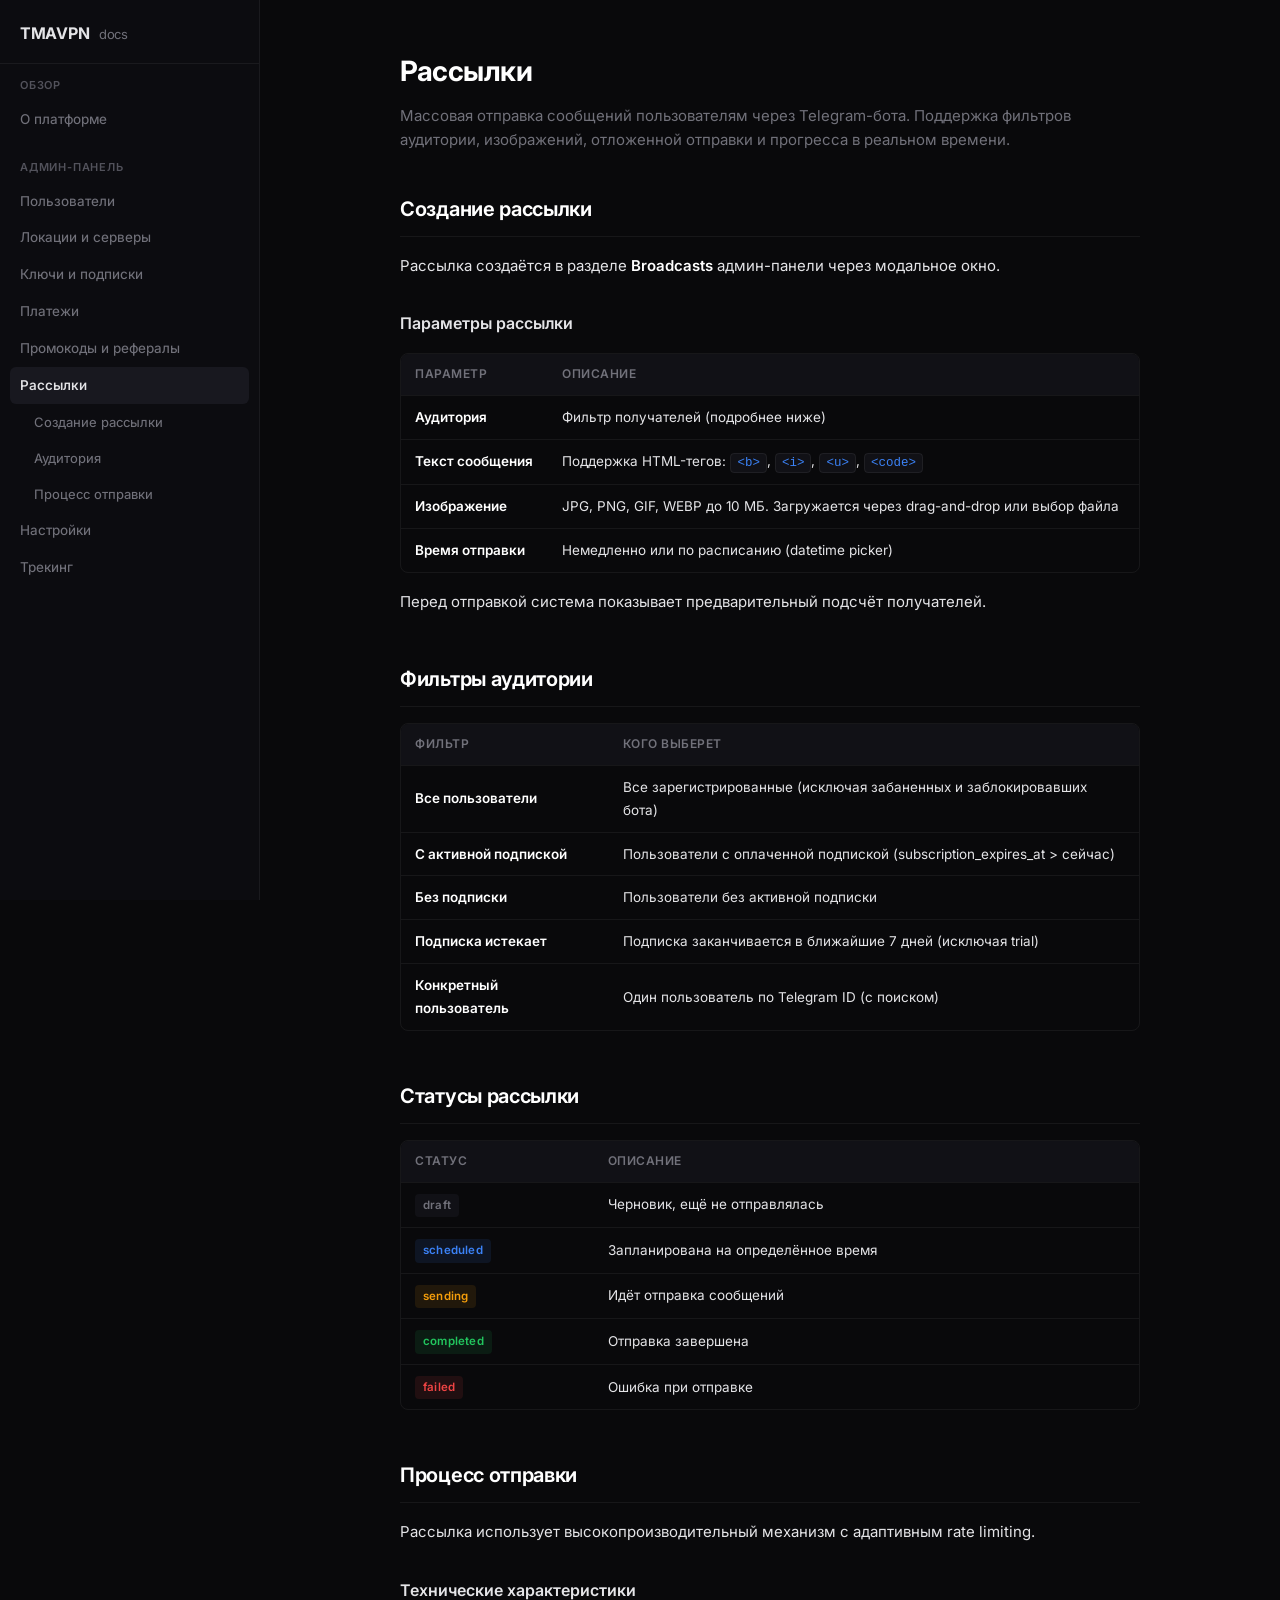
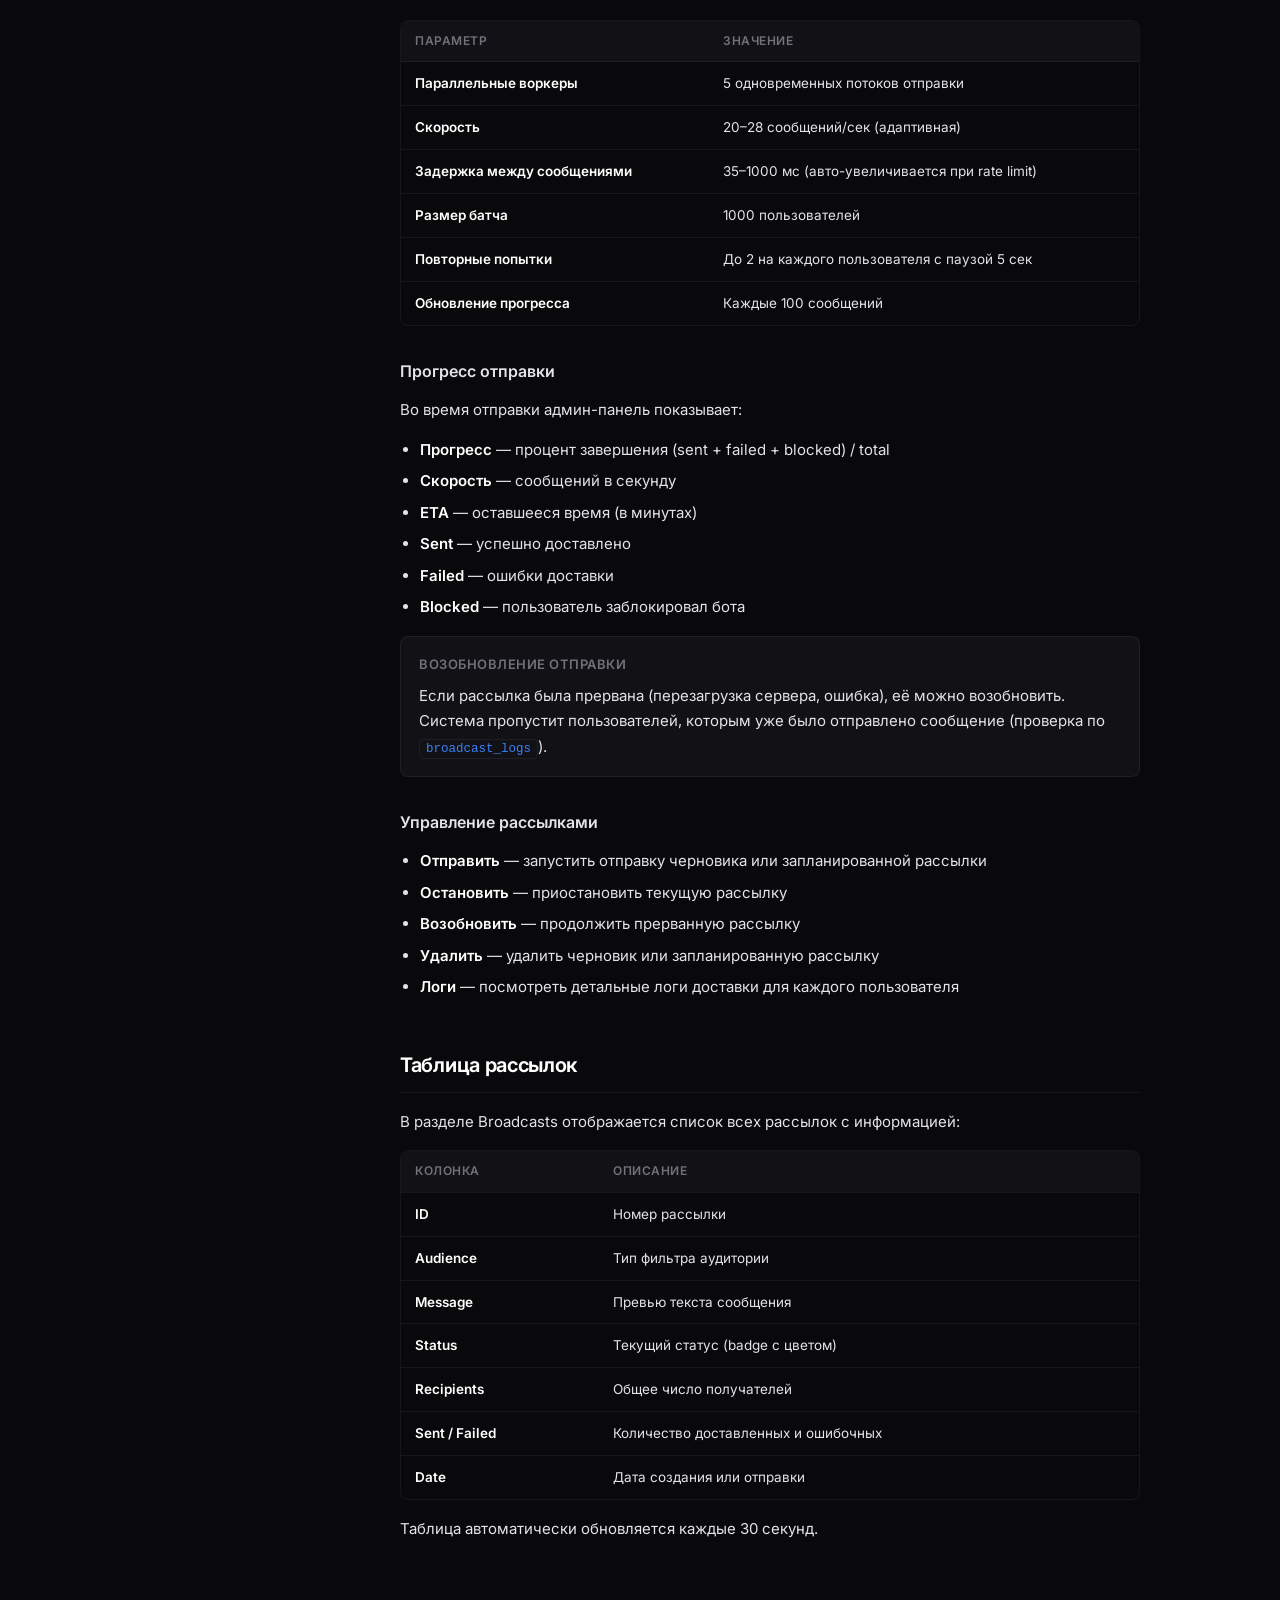
==== docs/broadcasts.html @ 6abd16d3 "docs: add payments, promocodes, broadcasts, settings, tracking pages Remove all sensitive implementa" ====
<!DOCTYPE html>
<html lang="ru">
<head>
  <meta charset="UTF-8">
  <meta name="viewport" content="width=device-width, initial-scale=1.0">
  <title>Рассылки — TMAVPN Docs</title>
  <link rel="preconnect" href="https://fonts.googleapis.com">
  <link rel="preconnect" href="https://fonts.gstatic.com" crossorigin>
  <link href="https://fonts.googleapis.com/css2?family=Inter:wght@400;450;500;550;600;650;700&display=swap" rel="stylesheet">
  <link rel="stylesheet" href="css/style.css">
</head>
<body>
<div class="overlay"></div>
<div class="mobile-header">
  <button class="menu-btn" aria-label="Menu">
    <svg width="22" height="22" viewBox="0 0 24 24" fill="none" stroke="currentColor" stroke-width="2"><path d="M3 12h18M3 6h18M3 18h18"/></svg>
  </button>
  <span class="mobile-title">Рассылки</span>
</div>

<div class="layout">
  <aside class="sidebar">
    <div class="sidebar-header">
      <div class="sidebar-logo">TMAVPN <span>docs</span></div>
    </div>
    <nav class="sidebar-nav">
      <div class="nav-section">
        <div class="nav-section-title">Обзор</div>
        <a href="index.html" class="nav-link">О платформе</a>
      </div>
      <div class="nav-section">
        <div class="nav-section-title">Админ-панель</div>
        <a href="users.html" class="nav-link">Пользователи</a>
        <a href="locations.html" class="nav-link">Локации и серверы</a>
        <a href="keys.html" class="nav-link">Ключи и подписки</a>
        <a href="payments.html" class="nav-link">Платежи</a>
        <a href="promocodes.html" class="nav-link">Промокоды и рефералы</a>
        <a href="broadcasts.html" class="nav-link active">Рассылки</a>
        <a href="broadcasts.html#create" class="nav-link nav-link-sub">Создание рассылки</a>
        <a href="broadcasts.html#audience" class="nav-link nav-link-sub">Аудитория</a>
        <a href="broadcasts.html#sending" class="nav-link nav-link-sub">Процесс отправки</a>
        <a href="settings.html" class="nav-link">Настройки</a>
        <a href="tracking.html" class="nav-link">Трекинг</a>
      </div>
    </nav>
  </aside>

  <main class="main">
    <div class="content">
      <h1 class="page-title">Рассылки</h1>
      <p class="page-desc">Массовая отправка сообщений пользователям через Telegram-бота. Поддержка фильтров аудитории, изображений, отложенной отправки и прогресса в реальном времени.</p>

      <h2 id="create">Создание рассылки</h2>
      <p>Рассылка создаётся в разделе <strong>Broadcasts</strong> админ-панели через модальное окно.</p>

      <h3>Параметры рассылки</h3>
      <div class="table-wrap">
        <table>
          <thead>
            <tr><th>Параметр</th><th>Описание</th></tr>
          </thead>
          <tbody>
            <tr><td><strong>Аудитория</strong></td><td>Фильтр получателей (подробнее ниже)</td></tr>
            <tr><td><strong>Текст сообщения</strong></td><td>Поддержка HTML-тегов: <code>&lt;b&gt;</code>, <code>&lt;i&gt;</code>, <code>&lt;u&gt;</code>, <code>&lt;code&gt;</code></td></tr>
            <tr><td><strong>Изображение</strong></td><td>JPG, PNG, GIF, WEBP до 10 МБ. Загружается через drag-and-drop или выбор файла</td></tr>
            <tr><td><strong>Время отправки</strong></td><td>Немедленно или по расписанию (datetime picker)</td></tr>
          </tbody>
        </table>
      </div>

      <p>Перед отправкой система показывает предварительный подсчёт получателей.</p>

      <h2 id="audience">Фильтры аудитории</h2>

      <div class="table-wrap">
        <table>
          <thead>
            <tr><th>Фильтр</th><th>Кого выберет</th></tr>
          </thead>
          <tbody>
            <tr>
              <td><strong>Все пользователи</strong></td>
              <td>Все зарегистрированные (исключая забаненных и заблокировавших бота)</td>
            </tr>
            <tr>
              <td><strong>С активной подпиской</strong></td>
              <td>Пользователи с оплаченной подпиской (subscription_expires_at &gt; сейчас)</td>
            </tr>
            <tr>
              <td><strong>Без подписки</strong></td>
              <td>Пользователи без активной подписки</td>
            </tr>
            <tr>
              <td><strong>Подписка истекает</strong></td>
              <td>Подписка заканчивается в ближайшие 7 дней (исключая trial)</td>
            </tr>
            <tr>
              <td><strong>Конкретный пользователь</strong></td>
              <td>Один пользователь по Telegram ID (с поиском)</td>
            </tr>
          </tbody>
        </table>
      </div>

      <h2 id="statuses">Статусы рассылки</h2>

      <div class="table-wrap">
        <table>
          <thead>
            <tr><th>Статус</th><th>Описание</th></tr>
          </thead>
          <tbody>
            <tr><td><span class="badge badge-gray">draft</span></td><td>Черновик, ещё не отправлялась</td></tr>
            <tr><td><span class="badge badge-blue">scheduled</span></td><td>Запланирована на определённое время</td></tr>
            <tr><td><span class="badge badge-orange">sending</span></td><td>Идёт отправка сообщений</td></tr>
            <tr><td><span class="badge badge-green">completed</span></td><td>Отправка завершена</td></tr>
            <tr><td><span class="badge badge-red">failed</span></td><td>Ошибка при отправке</td></tr>
          </tbody>
        </table>
      </div>

      <h2 id="sending">Процесс отправки</h2>
      <p>Рассылка использует высокопроизводительный механизм с адаптивным rate limiting.</p>

      <h3>Технические характеристики</h3>
      <div class="table-wrap">
        <table>
          <thead>
            <tr><th>Параметр</th><th>Значение</th></tr>
          </thead>
          <tbody>
            <tr><td><strong>Параллельные воркеры</strong></td><td>5 одновременных потоков отправки</td></tr>
            <tr><td><strong>Скорость</strong></td><td>20–28 сообщений/сек (адаптивная)</td></tr>
            <tr><td><strong>Задержка между сообщениями</strong></td><td>35–1000 мс (авто-увеличивается при rate limit)</td></tr>
            <tr><td><strong>Размер батча</strong></td><td>1000 пользователей</td></tr>
            <tr><td><strong>Повторные попытки</strong></td><td>До 2 на каждого пользователя с паузой 5 сек</td></tr>
            <tr><td><strong>Обновление прогресса</strong></td><td>Каждые 100 сообщений</td></tr>
          </tbody>
        </table>
      </div>

      <h3>Прогресс отправки</h3>
      <p>Во время отправки админ-панель показывает:</p>
      <ul>
        <li><strong>Прогресс</strong> — процент завершения (sent + failed + blocked) / total</li>
        <li><strong>Скорость</strong> — сообщений в секунду</li>
        <li><strong>ETA</strong> — оставшееся время (в минутах)</li>
        <li><strong>Sent</strong> — успешно доставлено</li>
        <li><strong>Failed</strong> — ошибки доставки</li>
        <li><strong>Blocked</strong> — пользователь заблокировал бота</li>
      </ul>

      <div class="info-block">
        <div class="info-block-title">Возобновление отправки</div>
        <p>Если рассылка была прервана (перезагрузка сервера, ошибка), её можно возобновить. Система пропустит пользователей, которым уже было отправлено сообщение (проверка по <code>broadcast_logs</code>).</p>
      </div>

      <h3>Управление рассылками</h3>
      <ul>
        <li><strong>Отправить</strong> — запустить отправку черновика или запланированной рассылки</li>
        <li><strong>Остановить</strong> — приостановить текущую рассылку</li>
        <li><strong>Возобновить</strong> — продолжить прерванную рассылку</li>
        <li><strong>Удалить</strong> — удалить черновик или запланированную рассылку</li>
        <li><strong>Логи</strong> — посмотреть детальные логи доставки для каждого пользователя</li>
      </ul>

      <h2 id="table">Таблица рассылок</h2>
      <p>В разделе Broadcasts отображается список всех рассылок с информацией:</p>
      <div class="table-wrap">
        <table>
          <thead>
            <tr><th>Колонка</th><th>Описание</th></tr>
          </thead>
          <tbody>
            <tr><td><strong>ID</strong></td><td>Номер рассылки</td></tr>
            <tr><td><strong>Audience</strong></td><td>Тип фильтра аудитории</td></tr>
            <tr><td><strong>Message</strong></td><td>Превью текста сообщения</td></tr>
            <tr><td><strong>Status</strong></td><td>Текущий статус (badge с цветом)</td></tr>
            <tr><td><strong>Recipients</strong></td><td>Общее число получателей</td></tr>
            <tr><td><strong>Sent / Failed</strong></td><td>Количество доставленных и ошибочных</td></tr>
            <tr><td><strong>Date</strong></td><td>Дата создания или отправки</td></tr>
          </tbody>
        </table>
      </div>
      <p>Таблица автоматически обновляется каждые 30 секунд.</p>

    </div>
  </main>
</div>

<script src="js/main.js"></script>
</body>
</html>
---- docs/css/style.css ----
/* ═══════════════════════════════════════════
   RESET & VARIABLES
═══════════════════════════════════════════ */
*, *::before, *::after { margin: 0; padding: 0; box-sizing: border-box; }

:root {
  --bg: #09090b;
  --bg-sidebar: #0c0c10;
  --surface: #111116;
  --surface-hover: #18181f;
  --border: rgba(255,255,255,0.06);
  --border-hover: rgba(255,255,255,0.12);
  --text: #e4e4e7;
  --text-muted: #71717a;
  --text-dim: #52525b;
  --accent: #3b82f6;
  --accent-hover: #2563eb;
  --accent-dim: rgba(59,130,246,0.1);
  --green: #22c55e;
  --green-dim: rgba(34,197,94,0.1);
  --orange: #f59e0b;
  --orange-dim: rgba(245,158,11,0.1);
  --red: #ef4444;
  --red-dim: rgba(239,68,68,0.1);
  --radius: 8px;
  --sidebar-width: 260px;
  --header-height: 56px;
  --font: 'Inter', -apple-system, BlinkMacSystemFont, sans-serif;
}

html { font-size: 15px; scroll-behavior: smooth; }
body {
  font-family: var(--font);
  background: var(--bg);
  color: var(--text);
  line-height: 1.7;
  -webkit-font-smoothing: antialiased;
}
a { color: var(--accent); text-decoration: none; }
a:hover { color: var(--accent-hover); text-decoration: underline; }

/* ═══════════════════════════════════════════
   LAYOUT
═══════════════════════════════════════════ */
.layout {
  display: flex;
  min-height: 100vh;
}

/* SIDEBAR */
.sidebar {
  position: fixed;
  top: 0;
  left: 0;
  width: var(--sidebar-width);
  height: 100vh;
  background: var(--bg-sidebar);
  border-right: 1px solid var(--border);
  overflow-y: auto;
  z-index: 100;
  display: flex;
  flex-direction: column;
}
.sidebar-header {
  padding: 20px 20px 16px;
  border-bottom: 1px solid var(--border);
  flex-shrink: 0;
}
.sidebar-logo {
  font-size: 16px;
  font-weight: 700;
  color: var(--text);
  letter-spacing: -0.3px;
}
.sidebar-logo span { color: var(--text-muted); font-weight: 400; font-size: 13px; margin-left: 6px; }
.sidebar-nav {
  padding: 12px 10px;
  flex: 1;
}
.nav-section {
  margin-bottom: 20px;
}
.nav-section-title {
  font-size: 11px;
  font-weight: 600;
  text-transform: uppercase;
  letter-spacing: 0.8px;
  color: var(--text-dim);
  padding: 0 10px;
  margin-bottom: 6px;
}
.nav-link {
  display: block;
  padding: 7px 10px;
  font-size: 13.5px;
  color: var(--text-muted);
  border-radius: 6px;
  transition: all 0.15s;
  text-decoration: none;
  font-weight: 450;
}
.nav-link:hover {
  color: var(--text);
  background: var(--surface);
  text-decoration: none;
}
.nav-link.active {
  color: var(--text);
  background: var(--surface-hover);
  font-weight: 550;
}
.nav-link-sub {
  padding-left: 24px;
  font-size: 13px;
}

/* MAIN */
.main {
  margin-left: var(--sidebar-width);
  flex: 1;
  min-width: 0;
}
.content {
  max-width: 820px;
  margin: 0 auto;
  padding: 48px 40px 80px;
}

/* MOBILE HEADER */
.mobile-header {
  display: none;
  position: fixed;
  top: 0;
  left: 0;
  right: 0;
  height: var(--header-height);
  background: var(--bg-sidebar);
  border-bottom: 1px solid var(--border);
  z-index: 90;
  align-items: center;
  padding: 0 16px;
}
.menu-btn {
  background: none;
  border: none;
  color: var(--text);
  cursor: pointer;
  padding: 8px;
}
.menu-btn svg { display: block; }
.mobile-title {
  font-size: 15px;
  font-weight: 600;
  margin-left: 8px;
  color: var(--text);
}
.overlay {
  display: none;
  position: fixed;
  inset: 0;
  background: rgba(0,0,0,0.6);
  z-index: 95;
}
.overlay.active { display: block; }

/* ═══════════════════════════════════════════
   TYPOGRAPHY
═══════════════════════════════════════════ */
.page-title {
  font-size: 28px;
  font-weight: 700;
  letter-spacing: -0.5px;
  margin-bottom: 8px;
  color: #fff;
}
.page-desc {
  font-size: 15px;
  color: var(--text-muted);
  margin-bottom: 40px;
  line-height: 1.6;
}
h2 {
  font-size: 20px;
  font-weight: 650;
  letter-spacing: -0.3px;
  margin: 48px 0 16px;
  color: #fff;
  padding-bottom: 10px;
  border-bottom: 1px solid var(--border);
}
h2:first-of-type { margin-top: 0; }
h3 {
  font-size: 16px;
  font-weight: 600;
  margin: 32px 0 12px;
  color: var(--text);
}
p { margin-bottom: 14px; }
ul, ol {
  margin-bottom: 14px;
  padding-left: 20px;
}
li { margin-bottom: 6px; }
strong { font-weight: 600; color: #fff; }

/* ═══════════════════════════════════════════
   COMPONENTS
═══════════════════════════════════════════ */

/* Info Block */
.info-block {
  background: var(--surface);
  border: 1px solid var(--border);
  border-radius: var(--radius);
  padding: 16px 18px;
  margin: 16px 0;
}
.info-block p:last-child { margin-bottom: 0; }
.info-block.accent {
  border-color: rgba(59,130,246,0.2);
  background: var(--accent-dim);
}
.info-block.warning {
  border-color: rgba(245,158,11,0.2);
  background: var(--orange-dim);
}
.info-block-title {
  font-size: 13px;
  font-weight: 600;
  text-transform: uppercase;
  letter-spacing: 0.5px;
  color: var(--text-muted);
  margin-bottom: 8px;
}

/* Table */
.table-wrap {
  overflow-x: auto;
  margin: 16px 0;
  border: 1px solid var(--border);
  border-radius: var(--radius);
}
table {
  width: 100%;
  border-collapse: collapse;
  font-size: 13.5px;
}
thead {
  background: var(--surface);
}
th {
  text-align: left;
  padding: 10px 14px;
  font-weight: 600;
  color: var(--text-muted);
  font-size: 12px;
  text-transform: uppercase;
  letter-spacing: 0.5px;
  border-bottom: 1px solid var(--border);
}
td {
  padding: 10px 14px;
  border-bottom: 1px solid var(--border);
  color: var(--text);
}
tr:last-child td { border-bottom: none; }
tr:hover td { background: var(--surface); }

/* Code */
code {
  font-family: 'JetBrains Mono', 'Fira Code', monospace;
  font-size: 12.5px;
  background: var(--surface);
  border: 1px solid var(--border);
  padding: 2px 6px;
  border-radius: 4px;
  color: var(--accent);
}
pre {
  background: var(--surface);
  border: 1px solid var(--border);
  border-radius: var(--radius);
  padding: 16px;
  margin: 16px 0;
  overflow-x: auto;
  line-height: 1.6;
}
pre code {
  background: none;
  border: none;
  padding: 0;
  color: var(--text);
  font-size: 13px;
}

/* Badge */
.badge {
  display: inline-block;
  font-size: 11.5px;
  font-weight: 600;
  padding: 2px 8px;
  border-radius: 4px;
  letter-spacing: 0.2px;
}
.badge-blue { background: var(--accent-dim); color: var(--accent); }
.badge-green { background: var(--green-dim); color: var(--green); }
.badge-orange { background: var(--orange-dim); color: var(--orange); }
.badge-red { background: var(--red-dim); color: var(--red); }
.badge-gray { background: var(--surface); color: var(--text-muted); }

/* Steps */
.steps {
  margin: 20px 0;
  counter-reset: step;
}
.step {
  position: relative;
  padding: 0 0 24px 40px;
  border-left: 1px solid var(--border);
  margin-left: 12px;
}
.step:last-child { border-left: none; padding-bottom: 0; }
.step::before {
  content: counter(step);
  counter-increment: step;
  position: absolute;
  left: -13px;
  top: 0;
  width: 26px;
  height: 26px;
  background: var(--surface);
  border: 1px solid var(--border);
  border-radius: 50%;
  font-size: 12px;
  font-weight: 600;
  display: flex;
  align-items: center;
  justify-content: center;
  color: var(--text-muted);
}
.step-title {
  font-weight: 600;
  margin-bottom: 4px;
  color: #fff;
}
.step-desc {
  font-size: 14px;
  color: var(--text-muted);
}

/* Feature Grid */
.feature-grid {
  display: grid;
  grid-template-columns: 1fr 1fr;
  gap: 12px;
  margin: 16px 0;
}
.feature-card {
  background: var(--surface);
  border: 1px solid var(--border);
  border-radius: var(--radius);
  padding: 16px;
}
.feature-card-title {
  font-size: 14px;
  font-weight: 600;
  color: #fff;
  margin-bottom: 6px;
}
.feature-card-desc {
  font-size: 13px;
  color: var(--text-muted);
  line-height: 1.5;
}

/* Anchor Links */
h2[id], h3[id] {
  scroll-margin-top: 20px;
}

/* ═══════════════════════════════════════════
   RESPONSIVE
═══════════════════════════════════════════ */
@media (max-width: 900px) {
  .sidebar {
    transform: translateX(-100%);
    transition: transform 0.25s ease;
  }
  .sidebar.open { transform: translateX(0); }
  .mobile-header { display: flex; }
  .main { margin-left: 0; }
  .content {
    padding: 80px 20px 60px;
  }
  .feature-grid { grid-template-columns: 1fr; }
}
@media (max-width: 600px) {
  .page-title { font-size: 24px; }
  h2 { font-size: 18px; }
  table { font-size: 12.5px; }
  th, td { padding: 8px 10px; }
}
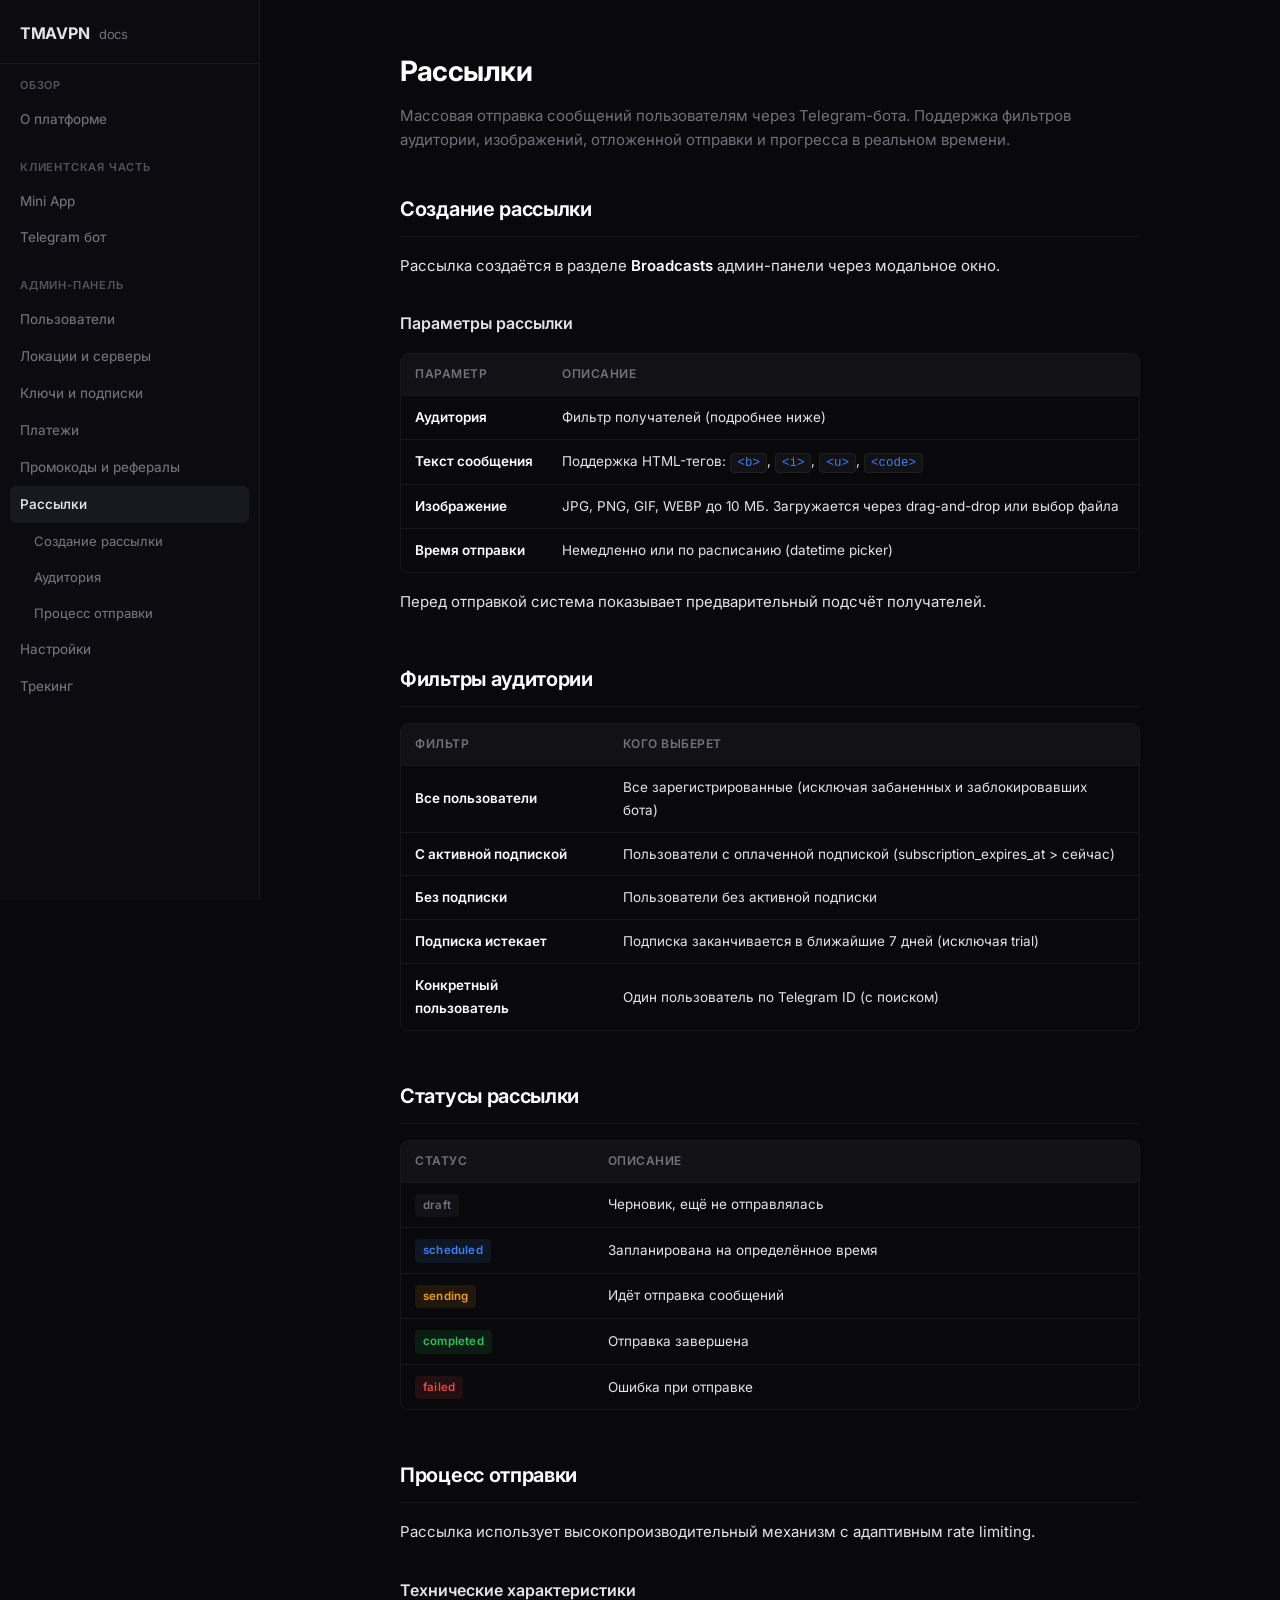
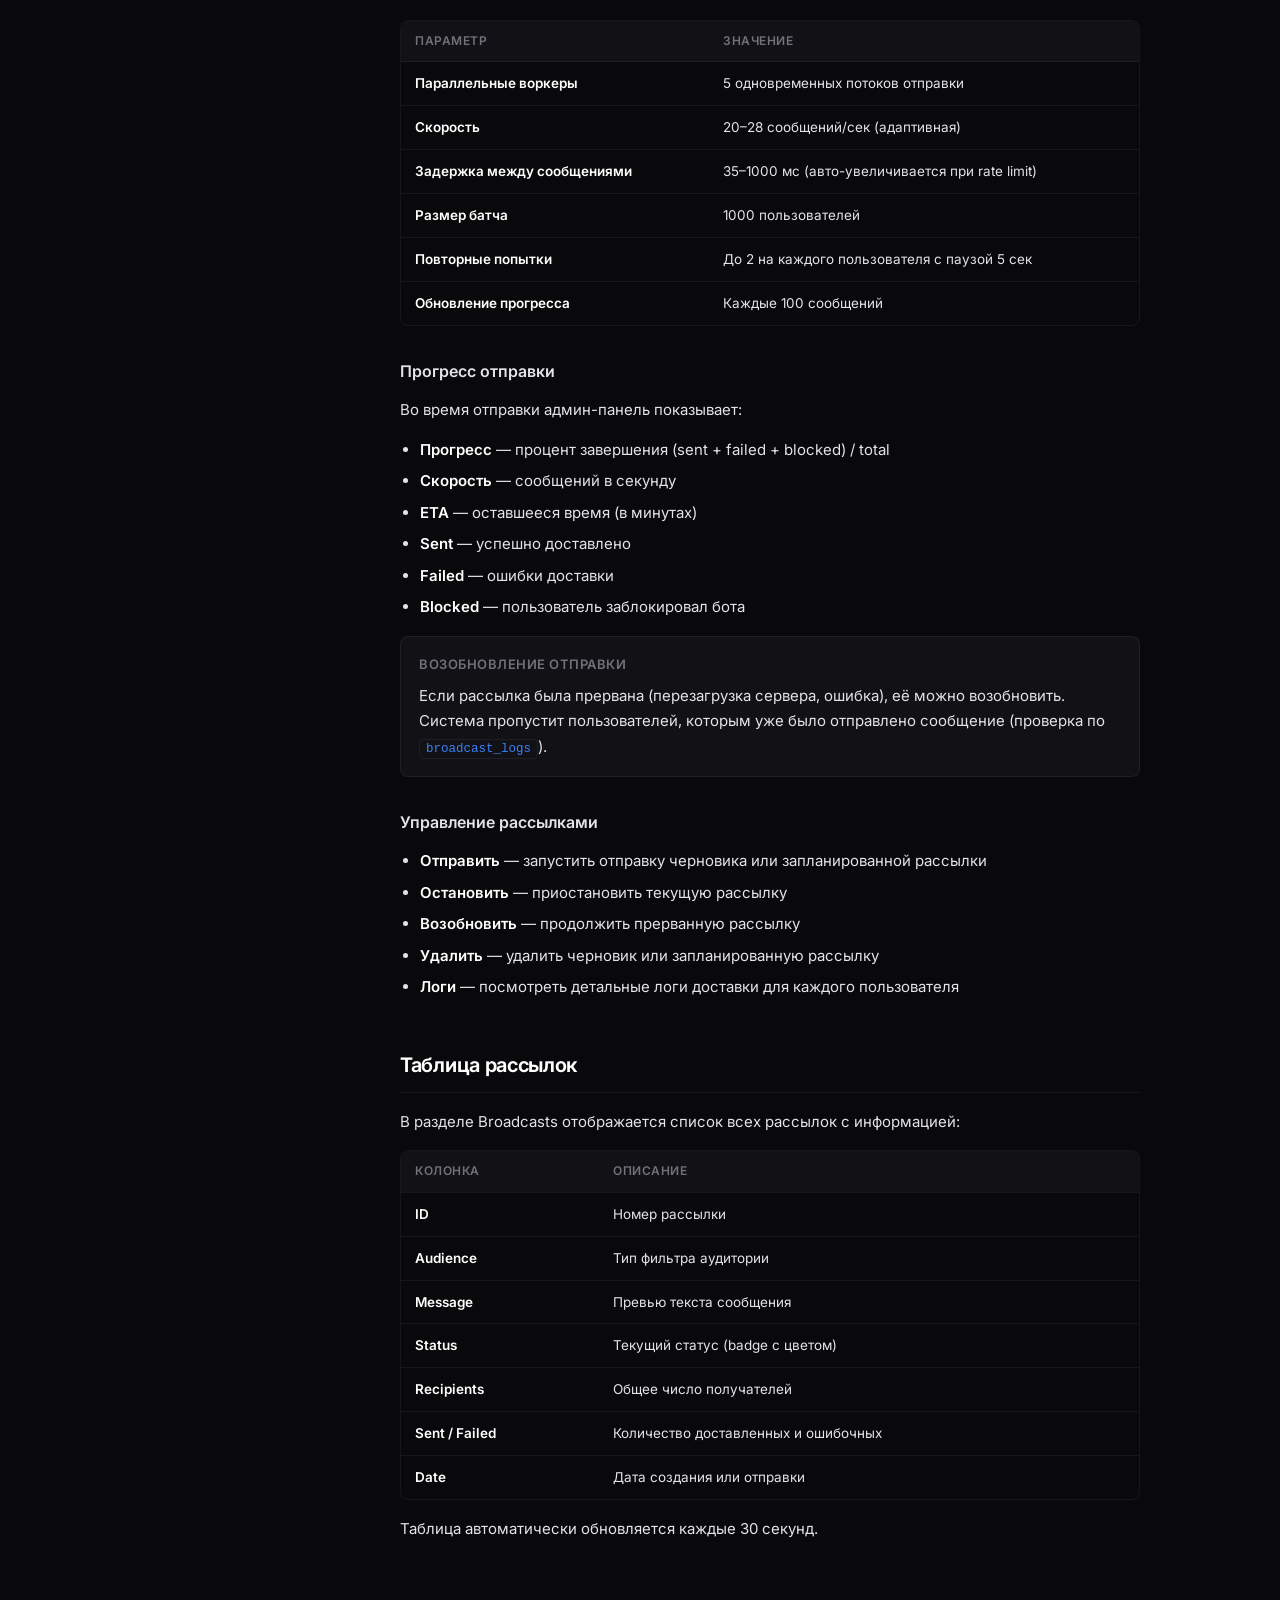
==== commit 03299004: "docs: add Mini App, Bot pages; expand Settings; fix accuracy - Mini App: all screens, purchase flow," ====
--- a/docs/broadcasts.html
+++ b/docs/broadcasts.html
@@ -27,6 +27,11 @@
       <div class="nav-section">
         <div class="nav-section-title">Обзор</div>
         <a href="index.html" class="nav-link">О платформе</a>
+      </div>
+      <div class="nav-section">
+        <div class="nav-section-title">Клиентская часть</div>
+        <a href="miniapp.html" class="nav-link">Mini App</a>
+        <a href="bot.html" class="nav-link">Telegram бот</a>
       </div>
       <div class="nav-section">
         <div class="nav-section-title">Админ-панель</div>
